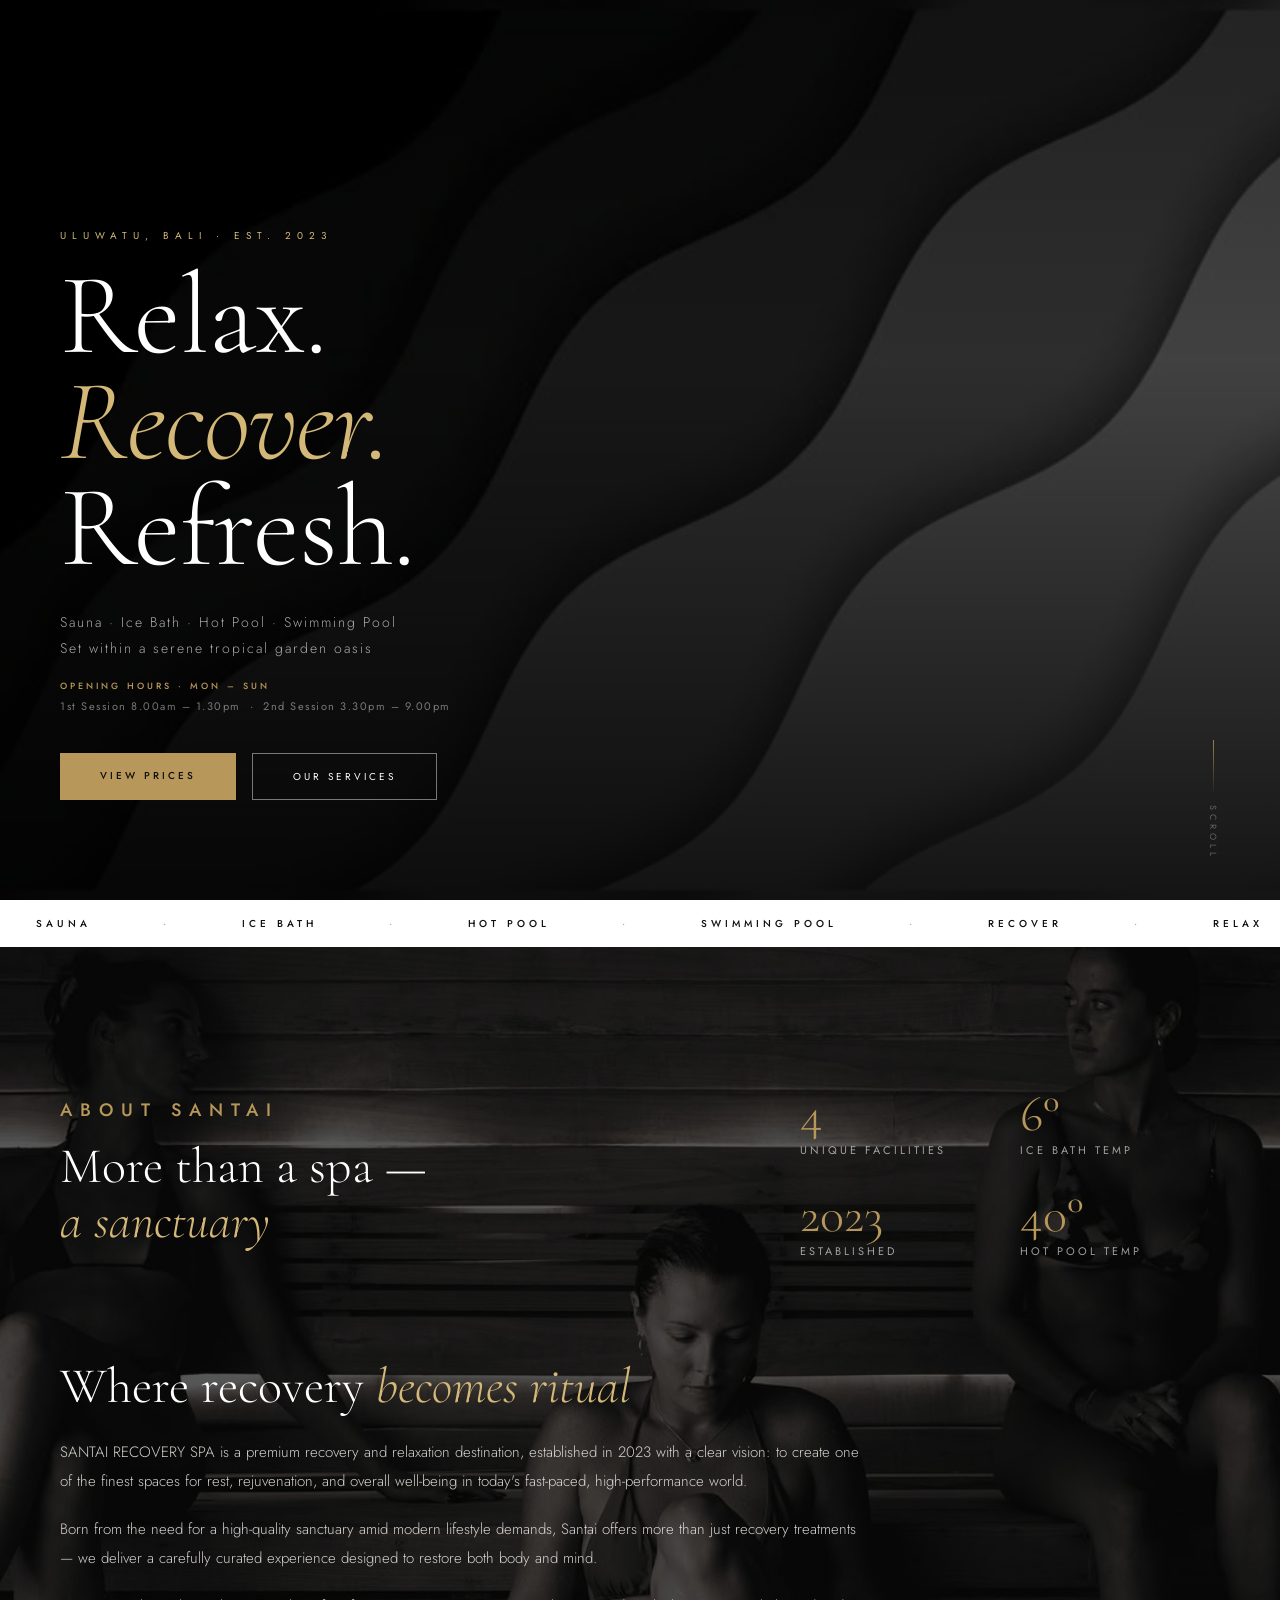
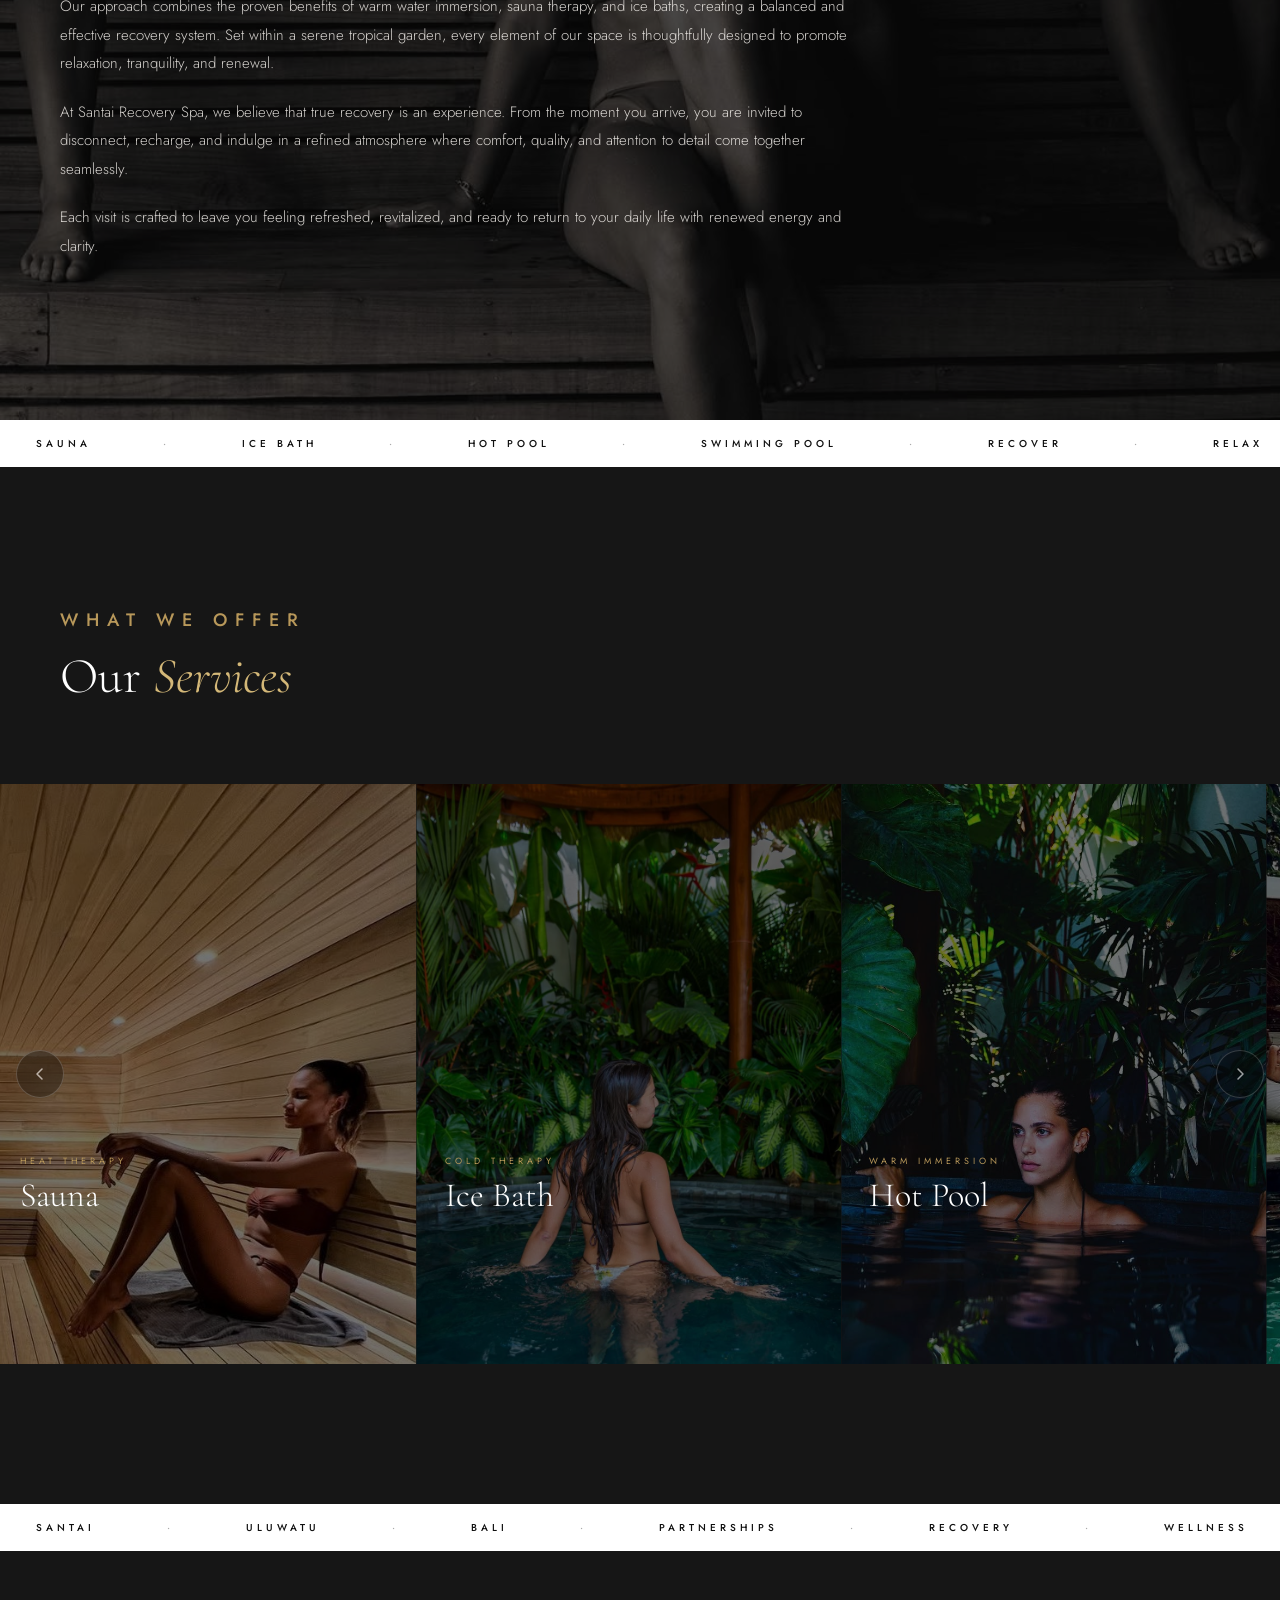
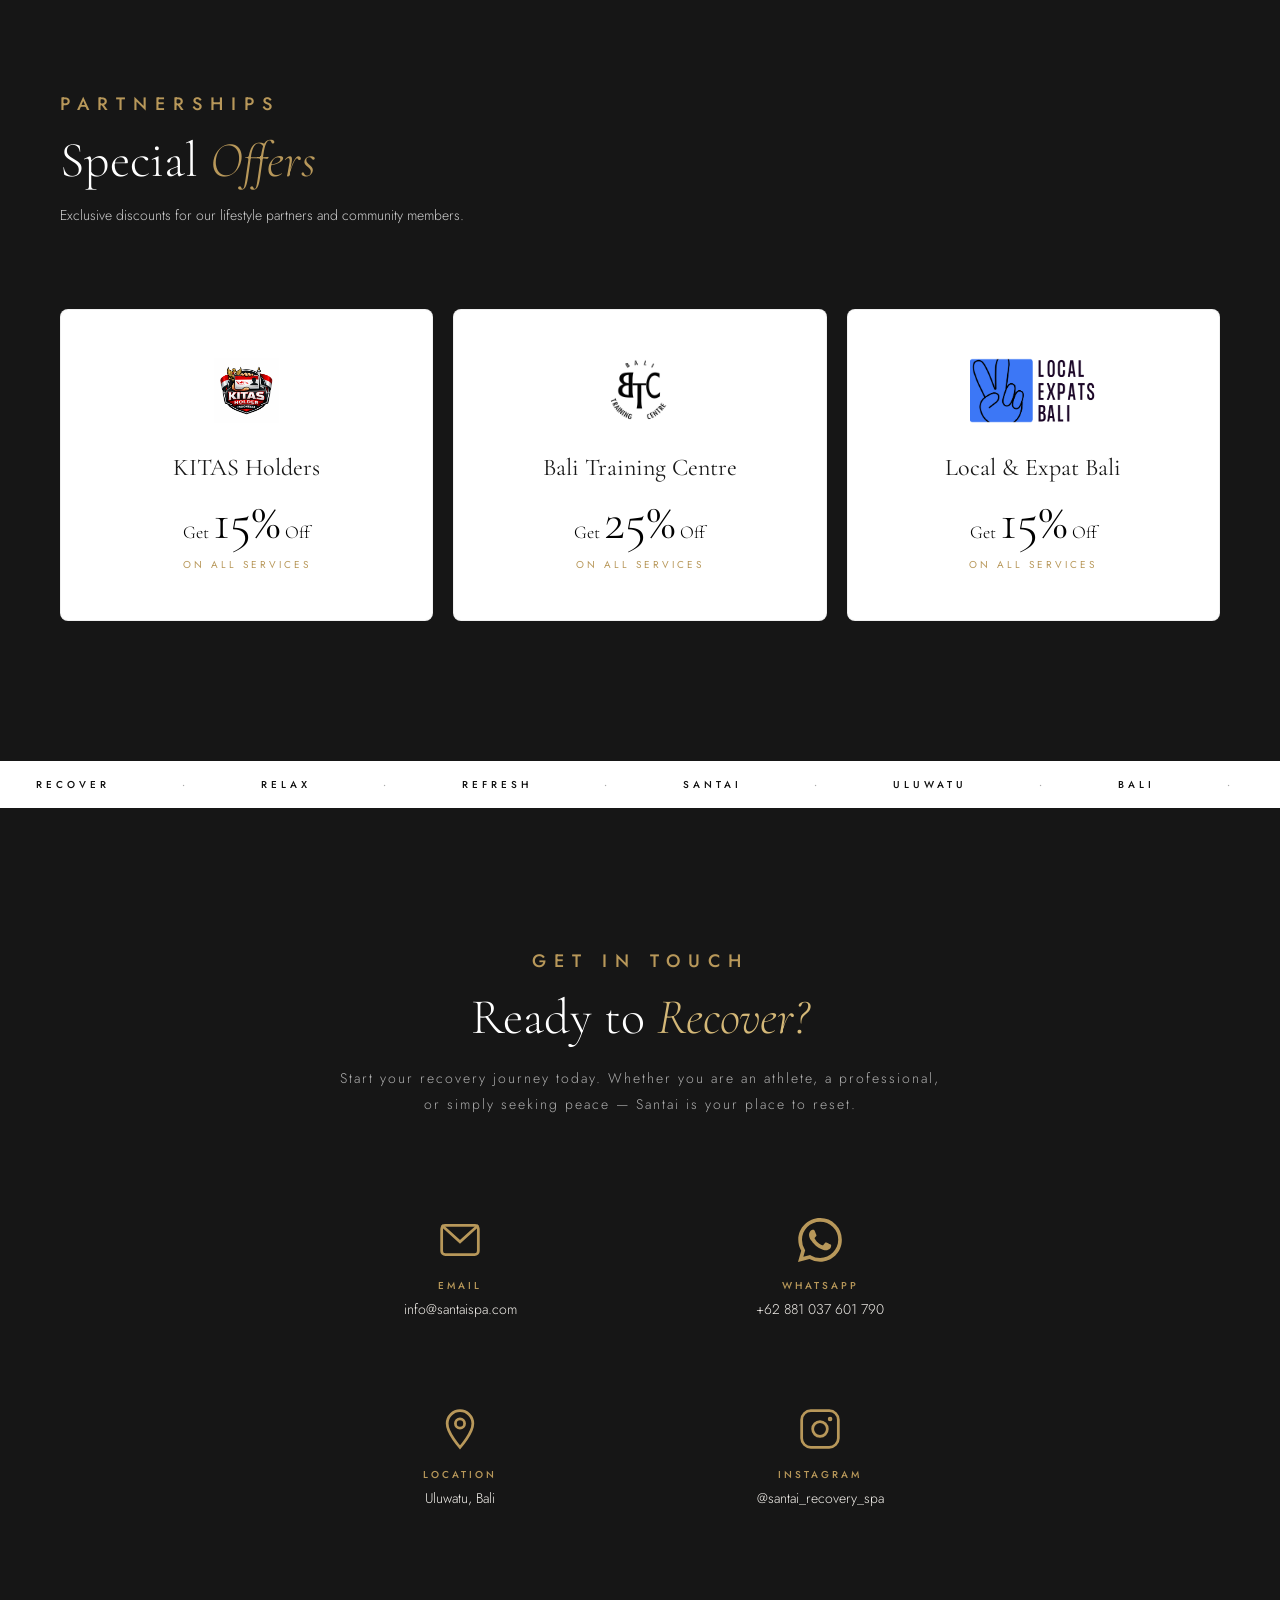
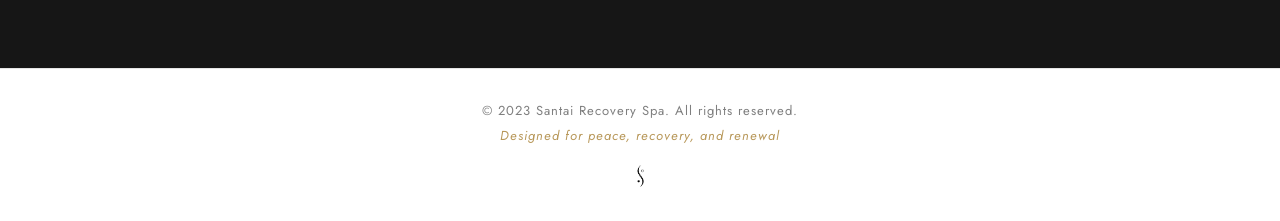
==== index.html @ 7a0dfbd6 "Add files via upload" ====
<!DOCTYPE html>
<html lang="en">
<head>
    <meta charset="UTF-8">
    <meta name="viewport" content="width=device-width, initial-scale=1.0, viewport-fit=cover">
    <title>Santai Recovery Spa | Uluwatu Bali</title>
    <meta name="description" content="Luxury recovery spa in Uluwatu, Bali. Sauna, ice bath, hot pool & swimming pool in a serene tropical garden.">
    <link rel="preconnect" href="https://fonts.googleapis.com">
    <link href="https://fonts.googleapis.com/css2?family=Cormorant+Garamond:ital,wght@0,300;0,400;0,600;1,300;1,400&family=Jost:wght@200;300;400;500&display=swap" rel="stylesheet">
    <link rel="stylesheet" href="assets/css/style-home.css">
</head>
<body>

<!-- Header -->
<header id="header">
    <!-- Logo kiri (default) -->
    <a href="#home" class="logo logo-left">
        <img src="assets/images/4 santai.png" alt="Santai Recovery Spa">
    </a>

    <!-- Nav kanan (about + services) -->
    <nav class="desktop-nav header-right" id="navRight">
        <ul>
            <li><a href="#services" class="nav-link-services">Services</a></li>
            <li><a href="pricelist.html" class="nav-link-pricelist">Price List</a></li>
            <li><a href="#about" class="nav-link-about">About</a></li>
        </ul>
        <a href="#contact" class="nav-cta nav-booknow">Book Now</a>
    </nav>

    <!-- Nav kiri (partnerships state) -->
    <nav class="desktop-nav header-left-nav" id="navLeft">
        <ul>
            <li><a href="#services">Services</a></li>
            <li><a href="pricelist.html">Price List</a></li>
            <li><a href="#about">About</a></li>
        </ul>
        <a href="#contact" class="nav-cta">Book Now</a>
    </nav>

    <!-- Logo kanan (partnerships state) -->
    <a href="#home" class="logo logo-right">
        <img src="assets/images/4 santai.png" alt="Santai Recovery Spa">
    </a>

    <button class="nav-toggle" id="navToggle">&#9776;</button>
</header>

<!-- Mobile Menu -->
<div class="mobile-menu" id="mobileMenu">
    <button class="close-btn" id="closeMenu">&times;</button>
    <a href="#home">Home</a>
    <a href="#services">Services</a>
    <a href="pricelist.html">Price List</a>
    <a href="#about">About</a>
    <a href="#contact" class="menu-book-btn">Book Now</a>
</div>

<!-- Hero -->
<section id="home" class="hero">
    <div class="hero-bg">
        <img src="assets/images/bg.jpg" alt="Santai Recovery Spa">
    </div>
    <div class="hero-content">
        <p class="hero-eyebrow">Uluwatu, Bali · Est. 2023</p>
        <h1>Relax.<br><em>Recover.</em><br>Refresh.</h1>
        <p class="hero-sub">Sauna · Ice Bath · Hot Pool · Swimming Pool<br>Set within a serene tropical garden oasis</p>
        <div class="hero-hours">
                <div class="hero-hours-text">
                <strong>Opening Hours · Mon – Sun</strong>
                1st Session 8.00am – 1.30pm &nbsp;·&nbsp; 2nd Session 3.30pm – 9.00pm
            </div>
        </div>
        <div class="hero-btns">
            <a href="pricelist.html" class="btn-primary">View Prices</a>
            <a href="#services" class="btn-outline-white">Our Services</a>
        </div>
    </div>
    <div class="hero-scroll">
        <div class="scroll-line"></div>
        <span>Scroll</span>
    </div>
</section>

<!-- Marquee -->
<div class="marquee-section">
    <div class="marquee-track">
        <span class="marquee-item">Sauna</span><span class="marquee-item marquee-dot">·</span>
        <span class="marquee-item">Ice Bath</span><span class="marquee-item marquee-dot">·</span>
        <span class="marquee-item">Hot Pool</span><span class="marquee-item marquee-dot">·</span>
        <span class="marquee-item">Swimming Pool</span><span class="marquee-item marquee-dot">·</span>
        <span class="marquee-item">Recover</span><span class="marquee-item marquee-dot">·</span>
        <span class="marquee-item">Relax</span><span class="marquee-item marquee-dot">·</span>
        <span class="marquee-item">Refresh</span><span class="marquee-item marquee-dot">·</span>
        <span class="marquee-item">Sauna</span><span class="marquee-item marquee-dot">·</span>
        <span class="marquee-item">Ice Bath</span><span class="marquee-item marquee-dot">·</span>
        <span class="marquee-item">Hot Pool</span><span class="marquee-item marquee-dot">·</span>
        <span class="marquee-item">Swimming Pool</span><span class="marquee-item marquee-dot">·</span>
        <span class="marquee-item">Recover</span><span class="marquee-item marquee-dot">·</span>
        <span class="marquee-item">Relax</span><span class="marquee-item marquee-dot">·</span>
        <span class="marquee-item">Refresh</span><span class="marquee-item marquee-dot">·</span>
    </div>
</div>

<!-- About -->
<section id="about" class="about-section">
    <div class="about-visual">
        <img class="about-img-bg" src="assets/images/sauna4.jpg" alt="Santai Recovery Spa">
    </div>

    <div class="about-inner">
        <div class="about-top-row">
            <div class="intro-heading">
                <p class="section-label-large">About Santai</p>
                <h2 class="about-title-large">More than a spa —<br><em>a sanctuary</em></h2>
            </div>
            
            <div class="intro-stats-wrapper">
                <div class="about-stats-clean">
                    <div class="stat-clean-item">
                        <div class="stat-clean-num">4</div>
                        <div class="stat-clean-label">Unique Facilities</div>
                    </div>
                    <div class="stat-clean-item">
                        <div class="stat-clean-num">6°</div>
                        <div class="stat-clean-label">Ice Bath Temp</div>
                    </div>
                    <div class="stat-clean-item">
                        <div class="stat-clean-num">2023</div>
                        <div class="stat-clean-label">Established</div>
                    </div>
                    <div class="stat-clean-item">
                        <div class="stat-clean-num">40°</div>
                        <div class="stat-clean-label">Hot Pool Temp</div>
                    </div>
                </div>
            </div>
        </div>

        <div class="about-bottom-row">
            <h3 class="about-lead">Where recovery <em>becomes ritual</em></h3>
            
            <div class="about-story-text">
                <p>SANTAI RECOVERY SPA is a premium recovery and relaxation destination, established in 2023 with a clear vision: to create one of the finest spaces for rest, rejuvenation, and overall well-being in today's fast-paced, high-performance world.</p>
                <p>Born from the need for a high-quality sanctuary amid modern lifestyle demands, Santai offers more than just recovery treatments — we deliver a carefully curated experience designed to restore both body and mind.</p>
                <p>Our approach combines the proven benefits of warm water immersion, sauna therapy, and ice baths, creating a balanced and effective recovery system. Set within a serene tropical garden, every element of our space is thoughtfully designed to promote relaxation, tranquility, and renewal.</p>
                <p>At Santai Recovery Spa, we believe that true recovery is an experience. From the moment you arrive, you are invited to disconnect, recharge, and indulge in a refined atmosphere where comfort, quality, and attention to detail come together seamlessly.</p>
                <p>Each visit is crafted to leave you feeling refreshed, revitalized, and ready to return to your daily life with renewed energy and clarity.</p>
            </div>
        </div>
    </div>
</section>

<div class="divider-marquee">
    <div class="marquee-track">
        <span class="marquee-item">Sauna</span><span class="marquee-item marquee-dot">·</span>
        <span class="marquee-item">Ice Bath</span><span class="marquee-item marquee-dot">·</span>
        <span class="marquee-item">Hot Pool</span><span class="marquee-item marquee-dot">·</span>
        <span class="marquee-item">Swimming Pool</span><span class="marquee-item marquee-dot">·</span>
        <span class="marquee-item">Recover</span><span class="marquee-item marquee-dot">·</span>
        <span class="marquee-item">Relax</span><span class="marquee-item marquee-dot">·</span>
        <span class="marquee-item">Refresh</span><span class="marquee-item marquee-dot">·</span>
        <span class="marquee-item">Sauna</span><span class="marquee-item marquee-dot">·</span>
        <span class="marquee-item">Ice Bath</span><span class="marquee-item marquee-dot">·</span>
        <span class="marquee-item">Hot Pool</span><span class="marquee-item marquee-dot">·</span>
        <span class="marquee-item">Swimming Pool</span><span class="marquee-item marquee-dot">·</span>
        <span class="marquee-item">Recover</span><span class="marquee-item marquee-dot">·</span>
        <span class="marquee-item">Relax</span><span class="marquee-item marquee-dot">·</span>
        <span class="marquee-item">Refresh</span><span class="marquee-item marquee-dot">·</span>
    </div>
</div>

<!-- Services -->
<section id="services" class="services-section">
    <div class="section-header">
        <div>
            <p class="section-label-dark">What We Offer</p>
            <h2 class="section-title">Our <em>Services</em></h2>
        </div>
    </div>
    <div class="slider-outer">
        <div class="slider-swipe-hint">
            <span class="hint-arrow">
                <svg width="14" height="14" viewBox="0 0 14 14" fill="none" xmlns="http://www.w3.org/2000/svg">
                    <path d="M9 2L4 7L9 12" stroke="white" stroke-width="1.5" stroke-linecap="round" stroke-linejoin="round"/>
                </svg>
            </span>
            <span class="hint-arrow">
                <svg width="14" height="14" viewBox="0 0 14 14" fill="none" xmlns="http://www.w3.org/2000/svg">
                    <path d="M5 2L10 7L5 12" stroke="white" stroke-width="1.5" stroke-linecap="round" stroke-linejoin="round"/>
                </svg>
            </span>
        </div>
        <div class="slider-wrapper" id="servicesSlider">
            <div class="slider-track">
                <div class="service-card">
                    <img src="assets/images/sauna12.jpg" alt="Sauna" loading="lazy">
                    <div class="service-card-content">
                        <p class="service-tag">Heat Therapy</p>
                        <h3 class="service-name">Sauna</h3>
                        <p class="service-desc">Deep relaxation and detoxification in our premium Finnish-style sauna with panoramic garden views.</p>
                        <a href="sauna.html" class="service-link">View Details</a>
                    </div>
                </div>
                <div class="service-card">
                    <img src="assets/images/ess1.jpg" alt="Ice Bath" loading="lazy">
                    <div class="service-card-content">
                        <p class="service-tag">Cold Therapy</p>
                        <h3 class="service-name">Ice Bath</h3>
                        <p class="service-desc">Invigorating 6°C cold plunge therapy to reduce inflammation, boost recovery, and energize body & mind.</p>
                        <a href="icebath.html" class="service-link">View Details</a>
                    </div>
                </div>
                <div class="service-card">
                    <img src="assets/images/panas1.jpg" alt="Hot Pool" loading="lazy">
                    <div class="service-card-content">
                        <p class="service-tag">Warm Immersion</p>
                        <h3 class="service-name">Hot Pool</h3>
                        <p class="service-desc">Soothing warmth, deep relaxation, and ultimate recovery in our therapeutic hot pool.</p>
                        <a href="hotpool.html" class="service-link">View Details</a>
                    </div>
                </div>
                <div class="service-card">
                    <img src="assets/images/kolam2.jpg" alt="Swimming Pool" loading="lazy">
                    <div class="service-card-content">
                        <p class="service-tag">Active Recovery</p>
                        <h3 class="service-name">Swimming Pool</h3>
                        <p class="service-desc">Perfect for mindful laps, peaceful floating, and refreshing active recovery sessions.</p>
                        <a href="swimingpool.html" class="service-link">View Details</a>
                    </div>
                </div>
            </div>
        </div>
    </div>
</section>

<div class="divider-marquee">
    <div class="marquee-track">
        <span class="marquee-item">Santai</span><span class="marquee-item marquee-dot">·</span>
        <span class="marquee-item">Uluwatu</span><span class="marquee-item marquee-dot">·</span>
        <span class="marquee-item">Bali</span><span class="marquee-item marquee-dot">·</span>
        <span class="marquee-item">Partnerships</span><span class="marquee-item marquee-dot">·</span>
        <span class="marquee-item">Recovery</span><span class="marquee-item marquee-dot">·</span>
        <span class="marquee-item">Wellness</span><span class="marquee-item marquee-dot">·</span>
        <span class="marquee-item">Santai</span><span class="marquee-item marquee-dot">·</span>
        <span class="marquee-item">Uluwatu</span><span class="marquee-item marquee-dot">·</span>
        <span class="marquee-item">Bali</span><span class="marquee-item marquee-dot">·</span>
        <span class="marquee-item">Partnerships</span><span class="marquee-item marquee-dot">·</span>
        <span class="marquee-item">Recovery</span><span class="marquee-item marquee-dot">·</span>
        <span class="marquee-item">Wellness</span><span class="marquee-item marquee-dot">·</span>
    </div>
</div>

<!-- Special Offers -->
<section id="partnerships" class="offers-section">
    <div class="offers-inner">
        <p class="section-label">Partnerships</p>
        <h2 class="section-title" style="color:#ffffff;">Special <em style="color:var(--gold);">Offers</em></h2>
        <p style="font-size:14px;font-weight:300;color:#cfcfcf;max-width:480px;margin-top:14px;line-height:1.9;">
            Exclusive discounts for our lifestyle partners and community members.
        </p>
        <div class="offers-grid">
            <div class="offer-card">
                <img src="assets/images/Logo pemegang KITAS Indonesia.png" class="offer-logo" alt="KITAS">
                <h3>KITAS Holders</h3>
                <div class="offer-discount"><span>Get </span>15%<span> Off</span></div>
                <p class="offer-label">On All Services</p>
            </div>
            <div class="offer-card">
                <img src="assets/images/btc.jpg" class="offer-logo" alt="Bali Training Centre">
                <h3>Bali Training Centre</h3>
                <div class="offer-discount"><span>Get </span>25%<span> Off</span></div>
                <p class="offer-label">On All Services</p>
            </div>
            <div class="offer-card">
                <img src="assets/images/LEB.png" class="offer-logo" alt="Local & Expat Bali">
                <h3>Local & Expat Bali</h3>
                <div class="offer-discount"><span>Get </span>15%<span> Off</span></div>
                <p class="offer-label">On All Services</p>
            </div>
        </div>
    </div>
</section>

<!-- Divider Marquee -->
<div class="divider-marquee">
    <div class="marquee-track">
        <span class="marquee-item">Recover</span><span class="marquee-item marquee-dot">·</span>
        <span class="marquee-item">Relax</span><span class="marquee-item marquee-dot">·</span>
        <span class="marquee-item">Refresh</span><span class="marquee-item marquee-dot">·</span>
        <span class="marquee-item">Santai</span><span class="marquee-item marquee-dot">·</span>
        <span class="marquee-item">Uluwatu</span><span class="marquee-item marquee-dot">·</span>
        <span class="marquee-item">Bali</span><span class="marquee-item marquee-dot">·</span>
        <span class="marquee-item">Recover</span><span class="marquee-item marquee-dot">·</span>
        <span class="marquee-item">Relax</span><span class="marquee-item marquee-dot">·</span>
        <span class="marquee-item">Refresh</span><span class="marquee-item marquee-dot">·</span>
        <span class="marquee-item">Santai</span><span class="marquee-item marquee-dot">·</span>
        <span class="marquee-item">Uluwatu</span><span class="marquee-item marquee-dot">·</span>
        <span class="marquee-item">Bali</span><span class="marquee-item marquee-dot">·</span>
    </div>
</div>

<!-- Contact -->
<section id="contact" class="contact-section">
    <div class="contact-inner">
        
        <div class="contact-header">
            <p class="section-label">Get In Touch</p>
            <h2 class="section-title">Ready to <em>Recover?</em></h2>
            <p class="contact-desc">
                Start your recovery journey today. Whether you are an athlete, a professional, or simply seeking peace — Santai is your place to reset.
            </p>
        </div>

        <div class="contact-grid-2x2">
    
    <!-- EMAIL -->
  <a href="mailto:info@santaispa.com" class="contact-item-box">
                <svg class="icon-svg-small" viewBox="0 0 24 24" fill="none" stroke="currentColor" stroke-width="1.5">
                    <rect x="2" y="4" width="20" height="16" rx="2"/>
                    <polyline points="2,4 12,13 22,4"/>
                </svg>
                <div class="contact-text-box">
                    <span class="contact-label-small">Email</span>
                    <span class="contact-value-small">info@santaispa.com</span>
                </div>
            </a>

    <!-- WHATSAPP -->
  <a href="https://wa.me/62881037601790" target="_blank" class="contact-item-box">
                <svg class="icon-svg-small official-wa" viewBox="0 0 24 24" fill="currentColor">
                    <path d="M17.472 14.382c-.297-.149-1.758-.867-2.03-.967-.273-.099-.471-.148-.67.15-.197.297-.767.966-.94 1.164-.173.199-.347.223-.644.075-.297-.15-1.255-.463-2.39-1.475-.883-.788-1.48-1.761-1.653-2.059-.173-.297-.018-.458.13-.606.134-.133.298-.347.446-.52.149-.174.198-.298.298-.497.099-.198.05-.371-.025-.52-.075-.149-.669-1.612-.916-2.207-.242-.579-.487-.5-.669-.51-.173-.008-.371-.01-.57-.01-.198 0-.52.074-.792.372-.272.297-1.04 1.016-1.04 2.479 0 1.462 1.065 2.875 1.213 3.074.149.198 2.096 3.2 5.077 4.487.709.306 1.262.489 1.694.625.712.227 1.36.195 1.871.118.571-.085 1.758-.719 2.006-1.413.248-.694.248-1.289.173-1.413-.074-.124-.272-.198-.57-.347m-5.421 7.403h-.004a9.87 9.87 0 01-5.031-1.378l-.361-.214-3.741.982.998-3.648-.235-.374a9.86 9.86 0 01-1.51-5.26c.001-5.45 4.436-9.884 9.888-9.884 2.64 0 5.122 1.03 6.988 2.898a9.825 9.825 0 012.893 6.994c-.001 5.45-4.436 9.884-9.885 9.884m8.413-18.297A11.815 11.815 0 0012.05 0C5.495 0 .16 5.332.157 11.887c0 2.1.547 4.142 1.588 5.945L0 24l6.268-1.643a11.813 11.813 0 005.748 1.501h.005c6.554 0 11.89-5.332 11.893-11.887a11.83 11.83 0 00-3.41-8.41"/>
                </svg>
                <div class="contact-text-box">
                    <span class="contact-label-small">WhatsApp</span>
                    <span class="contact-value-small">+62 881 037 601 790</span>
                </div>
            </a>
    <!-- MAPS -->
   <a href="#" target="_blank" class="contact-item-box">
                <svg class="icon-svg-small" viewBox="0 0 24 24" fill="none" stroke="currentColor" stroke-width="1.5">
                    <path d="M12 2C8.13 2 5 5.13 5 9c0 5.25 7 13 7 13s7-7.75 7-13c0-3.87-3.13-7-7-7z"/>
                    <circle cx="12" cy="9" r="2.5"/>
                </svg>
                <div class="contact-text-box">
                    <span class="contact-label-small">Location</span>
                    <span class="contact-value-small">Uluwatu, Bali</span>
                </div>
            </a>
    <!-- INSTAGRAM -->
  <a href="https://www.instagram.com/santai_recovery_spa/" target="_blank" class="contact-item-box">
                <svg class="icon-svg-small" viewBox="0 0 24 24" fill="none" stroke="currentColor" stroke-width="1.5">
                    <rect x="2" y="2" width="20" height="20" rx="5"/>
                    <circle cx="12" cy="12" r="4"/>
                    <circle cx="17.5" cy="6.5" r="0.5" fill="currentColor"/>
                </svg>
                <div class="contact-text-box">
                    <span class="contact-label-small">Instagram</span>
                    <span class="contact-value-small">@santai_recovery_spa</span>
                </div>
            </a>

        </div>
    </div>
</section>

<!-- Footer -->
<footer>
    <p>&copy; 2023 Santai Recovery Spa. All rights reserved.</p>
    <p>Designed for peace, recovery, and renewal</p>
    <div class="footer-logo">
        <img src="assets/images/4 santai.png" alt="Santai Recovery Spa">
    </div>
</footer>

    <script src="assets/js/home.js"></script>
    <script src="assets/js/tracker.js"></script>
</body>
</html>
---- assets/css/style-home.css ----
:root {
    --black: #0f0f0f;
    --dark: #161616;
    --mid: #1e1e1e;
    --white: #f4f1ec;
    --gray: #999;
    --light-gray: #e8e4de;
    --gold: #b8985a;
    --gold-light: #d4b878;
}

* { margin: 0; padding: 0; box-sizing: border-box; }
html { scroll-behavior: smooth; }
body {
    font-family: 'Jost', sans-serif;
    background: #ffffff;
    color: #1a1a1a;
    overflow-x: hidden;
}
a { text-decoration: none; color: inherit; }

/* ── HEADER ── */
header {
    position: fixed;
    top: 0; left: 0;
    width: 100%;
    z-index: 900;
    padding: 16px 48px;
    display: flex;
    justify-content: space-between;
    align-items: center;
    background: rgba(15,15,15,0.95);
    backdrop-filter: blur(20px);
    border-bottom: 1px solid rgba(184,152,90,0.2);
    transform: translateY(-100%);
    transition: transform 0.4s ease;
}
header.visible { transform: translateY(0); }

/* Logo kiri (default) */
.logo-left {
    display: flex;
    order: 0;
    transition: opacity 0.3s, transform 0.3s;
}
/* Logo kanan (partnerships) */
.logo-right {
    display: none;
    order: 3;
    margin-left: auto;
    transition: opacity 0.3s, transform 0.3s;
}

.logo img, .logo-left img, .logo-right img {
    height: 36px;
    width: auto;
    object-fit: contain;
    display: block;
    filter: brightness(0) invert(1);
}

/* Nav kanan (default) */
#navRight {
    display: flex;
    align-items: center;
    gap: 32px;
    margin-left: auto;
    order: 2;
    transition: opacity 0.3s;
}

/* Nav kiri (partnerships state) */
#navLeft {
    display: none;
    align-items: center;
    gap: 32px;
    order: 1;
    margin-right: auto;
    transition: opacity 0.3s;
}

/* about state: logo kiri, Services + Pricelist + About + Book Now di kanan */
header.state-about #navRight   { display: flex; }
header.state-about .logo-left  { display: flex; }

/* services state: logo kiri, Pricelist + About + Book Now di kanan — sembunyikan Services */
header.state-services .nav-link-services { display: none; }

/* partnerships state: logo kiri, nav kanan */
header.state-partnerships .logo-left  { display: flex; margin-left: 0; order: 0; }
header.state-partnerships .logo-right { display: none; }
header.state-partnerships #navRight   { display: flex; }
header.state-partnerships #navLeft    { display: none; }

/* contact state: sembunyikan Book Now */
header.state-contact .nav-booknow { display: none; }

.header-right {
    display: flex;
    align-items: center;
    gap: 32px;
    margin-left: auto;
}

nav ul { display: flex; gap: 32px; list-style: none; }
nav ul li a {
    font-size: 11px;
    text-transform: uppercase;
    letter-spacing: 3px;
    font-weight: 400;
    color: rgba(244,241,236,0.7);
    transition: color 0.3s;
}
nav ul li a:hover { color: var(--gold); }

.nav-cta {
    padding: 9px 24px;
    border: 1px solid var(--gold);
    color: var(--gold);
    font-size: 10px;
    letter-spacing: 3px;
    text-transform: uppercase;
    font-family: 'Jost', sans-serif;
    font-weight: 400;
    transition: all 0.3s;
    white-space: nowrap;
}
.nav-cta:hover { background: var(--gold); color: var(--black); }

.nav-toggle {
    display: none;
    font-size: 20px;
    cursor: pointer;
    color: #f4f1ec;
    background: none;
    border: none;
    padding: 4px 8px;
    line-height: 1;
}

/* ── MOBILE MENU ── */
.mobile-menu {
    position: fixed;
    top: 0; right: 0;
    width: 280px;
    height: 100%;
    background: rgba(15,15,15,0.98);
    backdrop-filter: blur(24px);
    z-index: 1050;
    display: flex;
    flex-direction: column;
    justify-content: center;
    align-items: flex-start;
    gap: 8px;
    padding: 80px 48px;
    border-left: 1px solid rgba(184,152,90,0.15);
    transform: translateX(100%);
    transition: transform 0.4s cubic-bezier(0.4,0,0.2,1);
}
.mobile-menu.active { transform: translateX(0); }
.mobile-menu a {
    font-size: 13px;
    font-family: 'Jost', sans-serif;
    font-weight: 300;
    letter-spacing: 4px;
    text-transform: uppercase;
    color: rgba(244,241,236,0.65);
    padding: 10px 0;
    border-bottom: 1px solid transparent;
    transition: all 0.3s;
    width: 100%;
}
.mobile-menu a:hover { color: var(--gold); border-bottom-color: rgba(184,152,90,0.2); }
.mobile-menu .menu-book-btn {
    margin-top: 28px;
    padding: 12px 0;
    border: 1px solid var(--gold);
    color: var(--gold);
    font-size: 10px;
    letter-spacing: 3px;
    text-align: center;
    width: 100%;
    transition: all 0.3s;
}
.mobile-menu .menu-book-btn:hover { background: var(--gold); color: var(--black); border-bottom-color: transparent; }
.close-btn {
    position: absolute;
    top: 20px; right: 24px;
    font-size: 26px;
    color: rgba(244,241,236,0.5);
    cursor: pointer;
    background: none;
    border: none;
    transition: color 0.3s;
    line-height: 1;
}
.close-btn:hover { color: var(--gold); }

/* ── HERO ── */
.hero {
    position: relative;
    height: 100vh;
    min-height: 700px;
    display: flex;
    flex-direction: column;
    justify-content: flex-end;
    align-items: flex-start;
    padding: 0 60px 100px;
    overflow: hidden;
}
.hero-bg {
    position: absolute;
    inset: 0;
    z-index: 0;
}
.hero-bg img {
    width: 100%;
    height: 100%;
    object-fit: cover;
    object-position: center;
    filter: brightness(0.45);
}
.hero-bg::after {
    content: '';
    position: absolute;
    inset: 0;
    background: linear-gradient(to top, rgba(0,0,0,0.75) 0%, rgba(0,0,0,0.1) 60%, rgba(0,0,0,0.3) 100%);
}
.hero-content {
    position: relative;
    z-index: 1;
}
.hero-eyebrow {
    font-size: 10px;
    letter-spacing: 6px;
    text-transform: uppercase;
    color: var(--gold-light);
    margin-bottom: 20px;
    opacity: 0;
    animation: fadeUp 1s 0.3s forwards;
}
.hero h1 {
    font-family: 'Cormorant Garamond', serif;
    font-size: clamp(60px, 9vw, 120px);
    font-weight: 300;
    line-height: 0.92;
    letter-spacing: -1px;
    color: #ffffff;
    margin-bottom: 28px;
    opacity: 0;
    animation: fadeUp 1s 0.6s forwards;
}
.hero h1 em { font-style: italic; color: var(--gold-light); }
.hero-sub {
    font-size: 14px;
    font-weight: 300;
    letter-spacing: 2px;
    max-width: 420px;
    line-height: 1.9;
    color: rgba(255,255,255,0.65);
    margin-bottom: 16px;
    opacity: 0;
    animation: fadeUp 1s 0.9s forwards;
}
.hero-hours {
    display: flex;
    align-items: center;
    gap: 10px;
    margin-bottom: 36px;
    opacity: 0;
    animation: fadeUp 1s 1.05s forwards;
}
.hero-hours-icon { font-size: 13px; color: var(--gold); flex-shrink: 0; line-height: 1; }
.hero-hours-text { font-size: 11px; letter-spacing: 1.5px; color: rgba(255,255,255,0.45); line-height: 1.8; }
.hero-hours-text strong {
    display: block;
    font-size: 9px;
    letter-spacing: 3px;
    text-transform: uppercase;
    color: var(--gold);
    font-weight: 500;
    margin-bottom: 3px;
}
.hero-btns {
    display: flex;
    gap: 16px;
    flex-wrap: wrap;
    opacity: 0;
    animation: fadeUp 1s 1.2s forwards;
}
.btn-primary {
    padding: 15px 40px;
    background: var(--gold);
    color: #0f0f0f;
    font-size: 10px;
    letter-spacing: 3px;
    text-transform: uppercase;
    font-family: 'Jost', sans-serif;
    font-weight: 500;
    transition: all 0.3s;
    display: inline-block;
}
.btn-primary:hover { background: var(--gold-light); }
.btn-outline-white {
    padding: 15px 40px;
    border: 1px solid rgba(255,255,255,0.45);
    color: #ffffff;
    font-size: 10px;
    letter-spacing: 3px;
    text-transform: uppercase;
    font-family: 'Jost', sans-serif;
    font-weight: 400;
    transition: all 0.3s;
    display: inline-block;
}
.btn-outline-white:hover { border-color: var(--gold); color: var(--gold); }

.hero-scroll {
    position: absolute;
    bottom: 40px; right: 60px;
    z-index: 1;
    display: flex;
    flex-direction: column;
    align-items: center;
    gap: 10px;
    opacity: 0;
    animation: fadeIn 1s 2s forwards;
}
.hero-scroll span {
    font-size: 9px;
    letter-spacing: 4px;
    text-transform: uppercase;
    color: rgba(255,255,255,0.4);
    writing-mode: vertical-rl;
}
.scroll-line {
    width: 1px;
    height: 55px;
    background: linear-gradient(to bottom, var(--gold), transparent);
    animation: scrollPulse 2s ease-in-out infinite;
}

@keyframes scrollPulse { 0%,100%{transform:scaleY(1);opacity:1} 50%{transform:scaleY(0.4);opacity:0.3} }
@keyframes fadeUp { from{opacity:0;transform:translateY(28px)} to{opacity:1;transform:translateY(0)} }
@keyframes fadeIn { from{opacity:0} to{opacity:0.8} }

/* ── MARQUEE / DIVIDER ── */
.marquee-section,
.divider-marquee {
    background: #ffffff;
    padding: 0;
    overflow: hidden;
}
.marquee-section .marquee-track,
.divider-marquee .marquee-track {
    display: flex;
    animation: marquee 26s linear infinite;
    white-space: nowrap;
    padding: 16px 0;
}
.marquee-section .marquee-item,
.divider-marquee .marquee-item {
    font-size: 10px;
    letter-spacing: 4px;
    text-transform: uppercase;
    color: #0f0f0f;
    font-weight: 500;
    padding: 0 36px;
}
.marquee-section .marquee-dot,
.divider-marquee .marquee-dot { opacity: 0.35; }
@keyframes marquee { from{transform:translateX(0)} to{transform:translateX(-50%)} }

/* ── ABOUT SECTION ── */
.about-section {
    background: #000;
    position: relative;
    overflow: hidden;
    padding: 140px 0;
}

.about-visual {
    position: absolute;
    inset: 0;
    width: 100%;
    height: 100%;
    z-index: 1;
}

.about-img-bg {
    width: 100%;
    height: 100%;
    object-fit: cover;
    object-position: center;
    filter: brightness(0.35); 
}

.about-inner {
    position: relative;
    z-index: 2;
    max-width: 1300px;
    margin: 0 auto;
    padding: 0 60px;
    display: flex;
    flex-direction: column;
}

.about-top-row {
    display: flex;
    justify-content: space-between;
    align-items: center;
    gap: 40px;
    margin-bottom: 100px;
}

.intro-heading {
    flex: 1;
}

.about-lead {
    margin-bottom: 24px;
}

.intro-stats-wrapper {
    flex: 0 0 420px;
}

.about-stats-clean {
    display: grid;
    grid-template-columns: repeat(2, 1fr);
    gap: 30px 20px;
}

.stat-clean-item {
    display: flex;
    flex-direction: column;
}

.stat-clean-label {
    font-size: 11px;
    letter-spacing: 3px;
    text-transform: uppercase;
    color: rgba(255, 255, 255, 0.6);
}

.about-bottom-row {
    max-width: 800px;
}

.about-story-text p {
    font-size: 15px; 
    line-height: 1.9;
    color: rgba(244, 241, 236, 0.85); 
    margin-bottom: 20px;
    font-weight: 300;
}

/* ── SECTION LABELS & TITLES ── */
.section-label-large,
.section-label-dark, 
.contact-section .section-label,
.offers-section .section-label { 
    font-size: 18px; 
    letter-spacing: 8px; 
    text-transform: uppercase; 
    color: var(--gold); 
    margin-bottom: 16px; 
    font-weight: 500;
}

.about-title-large, 
.about-lead, 
.section-title, 
.contact-section .section-title,
.offers-section .section-title { 
    font-family: 'Cormorant Garamond', serif; 
    font-size: clamp(34px, 4vw, 50px); 
    font-weight: 300; 
    line-height: 1.1; 
    color: #ffffff; 
}

.stat-clean-num {
    font-family: 'Cormorant Garamond', serif;
    font-size: clamp(34px, 4vw, 50px);
    font-weight: 300;
    line-height: 1.1;
    color: var(--gold);
}

.about-title-large em, 
.about-lead em,
.section-title em,
.contact-section .section-title em,
.offers-section .section-title em {
    font-style: italic; 
    color: var(--gold-light);
}

.contact-desc {
    font-size: 14px;
    font-weight: 300;
    letter-spacing: 2px;
    line-height: 1.9;
    color: rgba(255,255,255,0.65);
    margin-top: 20px;
    max-width: 600px;
    margin-left: auto;
    margin-right: auto;
}

.offers-desc {
    font-size: 14px;
    font-weight: 300;
    letter-spacing: 2px;
    line-height: 1.9;
    color: rgba(255,255,255,0.65);
    margin-top: 20px;
    max-width: 600px;
}

/* ── SERVICES ── */
.services-section { background: var(--dark); padding: 140px 0; }
.section-header {
    padding: 0 60px;
    display: flex;
    justify-content: space-between;
    align-items: flex-end;
    margin-bottom: 80px;
    max-width: 1300px;
    margin-left: auto;
    margin-right: auto;
}
.btn-outline-dark {
    padding: 12px 28px;
    border: 1px solid rgba(244,241,236,0.25);
    color: #f4f1ec;
    font-size: 10px;
    letter-spacing: 3px;
    text-transform: uppercase;
    font-family: 'Jost', sans-serif;
    font-weight: 400;
    transition: all 0.3s;
    display: inline-block;
    flex-shrink: 0;
}
.btn-outline-dark:hover { border-color: var(--gold); color: var(--gold); }

/* ── SLIDER INFINITE + DRAG + INDICATION ── */
.slider-outer {
    position: relative;
}

.slider-wrapper {
    overflow: hidden;
    width: 100%;
    cursor: grab;
    user-select: none;
}
.slider-wrapper:active {
    cursor: grabbing;
}

.slider-track {
    display: flex;
    width: max-content;
    transition: transform 0.4s cubic-bezier(0.2, 0.9, 0.4, 1.1);
    will-change: transform;
}

.service-card {
    flex: 0 0 calc(33.333vw - 2px);
    height: 580px;
    overflow: hidden;
    cursor: pointer;
    position: relative;
}
.service-card img { width: 100%; height: 100%; object-fit: cover; filter: brightness(0.45); transition: transform 0.8s ease, filter 0.5s ease; }
.service-card:hover img { transform: scale(1.07); filter: brightness(0.3); }
.service-card-content { position: absolute; inset: 0; display: flex; flex-direction: column; justify-content: flex-end; padding: 36px 28px; }
.service-tag { font-size: 9px; letter-spacing: 4px; text-transform: uppercase; color: var(--gold); margin-bottom: 10px; }
.service-name { font-family: 'Cormorant Garamond', serif; font-size: 34px; font-weight: 300; color: #ffffff; margin-bottom: 12px; line-height: 1.1; }
.service-desc { font-size: 13px; font-weight: 300; line-height: 1.7; color: rgba(255,255,255,0.6); max-width: 240px; margin-bottom: 20px; opacity: 0; transform: translateY(10px); transition: all 0.4s ease; }
.service-card:hover .service-desc { opacity: 1; transform: translateY(0); }
.service-link { font-size: 10px; letter-spacing: 3px; text-transform: uppercase; color: var(--gold); display: flex; align-items: center; gap: 10px; opacity: 0; transform: translateY(10px); transition: all 0.4s 0.08s ease; }
.service-card:hover .service-link { opacity: 1; transform: translateY(0); }
.service-link::after { content: '→'; transition: transform 0.3s; }
.service-link:hover::after { transform: translateX(5px); }

/* Swipe hint arrows - always visible with soft pulse */
.slider-swipe-hint {
    position: absolute;
    top: 50%;
    left: 0;
    right: 0;
    transform: translateY(-50%);
    display: flex;
    justify-content: space-between;
    align-items: center;
    pointer-events: none;
    z-index: 10;
    padding: 0 16px;
}
.hint-arrow {
    width: 48px;
    height: 48px;
    border-radius: 50%;
    background: rgba(0,0,0,0.5);
    backdrop-filter: blur(8px);
    border: 1px solid rgba(255,255,255,0.3);
    display: flex;
    align-items: center;
    justify-content: center;
    opacity: 0.6;
    transition: opacity 0.3s;
    animation: softPulse 2s infinite;
}
.hint-arrow-right {
    animation-delay: 0.3s;
}
@keyframes softPulse {
    0% { opacity: 0.3; transform: scale(0.95); }
    50% { opacity: 0.8; transform: scale(1.05); }
    100% { opacity: 0.3; transform: scale(0.95); }
}

/* ── OFFERS ── */
.offers-section { background: #161616; padding: 140px 0; }
.offers-inner { max-width: 1300px; margin: 0 auto; padding: 0 60px; text-align: left; }
.offers-grid {
    display: grid;
    grid-template-columns: repeat(3, 1fr);
    gap: 20px;
    margin-top: 80px;
}
.offer-card {
    background: #ffffff;
    padding: 48px 32px;
    text-align: center;
    border: 1px solid rgba(0,0,0,0.06);
    transition: all 0.4s;
    position: relative;
    overflow: hidden;
    border-radius: 8px;
    box-sizing: border-box;
}
.offer-card::before { content: ''; position: absolute; top: 0; left: 0; right: 0; height: 2px; background: var(--gold); transform: scaleX(0); transition: transform 0.4s; }
.offer-card:hover::before { transform: scaleX(1); }
.offer-card:hover { box-shadow: 0 12px 50px rgba(0,0,0,0.07); }
.offer-logo { height: 65px; object-fit: contain; margin-bottom: 24px; }
.offer-card h3 { font-family: 'Cormorant Garamond', serif; font-size: 24px; font-weight: 400; color: #1a1a1a; margin-bottom: 14px; }
.offer-discount { font-family: 'Cormorant Garamond', serif; font-size: 52px; font-weight: 300; color: black; line-height: 1; }
.offer-discount span { font-size: 18px; }
.offer-label { font-size: 10px; letter-spacing: 3px; text-transform: uppercase; color: var(--gold); margin-top: 9px; }

/* ── CONTACT ── */
.contact-section { background: var(--dark); padding: 140px 0; }
.contact-inner { max-width: 800px; margin: 0 auto; padding: 0 60px; display: flex; flex-direction: column; align-items: center; text-align: center; }
.contact-header { margin-bottom: 80px; }
.contact-grid-2x2 { display: grid; grid-template-columns: repeat(2, 1fr); gap: 48px 40px; width: 100%; }
.contact-item-box { display: flex; flex-direction: column; align-items: center; padding: 20px 10px; background: transparent; border: none; transition: transform 0.3s ease; text-decoration: none; }
.contact-item-box:hover { transform: translateY(-5px); }
.icon-svg-small { width: 44px; height: 44px; margin-bottom: 16px; color: var(--gold); transition: all 0.3s ease; }
.contact-item-box:hover .icon-svg-small { color: var(--gold-light); transform: scale(1.05); }
.icon-svg-small.official-wa { fill: var(--gold); color: var(--gold); }
.contact-item-box:hover .icon-svg-small.official-wa { fill: var(--gold-light); }
.contact-text-box { display: flex; flex-direction: column; gap: 6px; }
.contact-label-small { font-size: 10px; letter-spacing: 3px; text-transform: uppercase; color: var(--gold); font-weight: 500; }
.contact-value-small { font-size: 14px; color: #f4f1ec; font-weight: 300; word-break: break-word; }

/* ── FOOTER ── */
footer { background: #ffffff; border-top: 1px solid rgba(0,0,0,0.1); padding: 32px 20px; display: flex; flex-direction: column; align-items: center; text-align: center; gap: 6px; }
footer p { font-size: 13px; color: rgba(0,0,0,0.5); letter-spacing: 1px; }
footer p:last-of-type { font-style: italic; color: var(--gold); }
.footer-logo { display: flex; justify-content: center; margin-top: 12px; }
.footer-logo img { height: 26px; filter: brightness(0); }

/* ── RESPONSIVE ── */
@media (max-width: 1100px) {
    .service-card { flex: 0 0 50vw; height: 520px; }
    .offers-grid  { grid-template-columns: repeat(3, 1fr); gap: 14px; }
}

@media (max-width: 900px) {
    header { padding: 14px 24px; }
    
    /* 🔥 JURUS PAKSAAN ABSOLUT HEADER 🔥 */
    header nav, 
    header .desktop-nav, 
    header #navRight, 
    header #navLeft,
    header .header-right,
    header .logo-right {
        display: none !important;
    }
    header button.nav-toggle, 
    header #navToggle {
        display: block !important;
    }
    header .logo-left {
        display: flex !important;
        margin-left: 0 !important;
        order: 0 !important;
    }

    .hero { padding: 0 20px 80px; min-height: 100svh; }
    .hero h1 { font-size: clamp(44px, 13vw, 72px); }
    .hero-sub { font-size: 13px; letter-spacing: 1.5px; }
    
    /* 🔥 MENGATUR TOMBOL AGAR TETAP KECIL BERDAMPINGAN DI HP 🔥 */
    .hero-btns { flex-direction: row; flex-wrap: wrap; gap: 12px; }
    .btn-primary, .btn-outline-white { padding: 14px 32px; font-size: 10px; }

    .hero-scroll { right: 20px; bottom: 28px; }
    .about-section { padding: 80px 0; }
    .about-inner   { padding: 0 24px; }
    .about-top-row { flex-direction: column; align-items: flex-start; gap: 40px; margin-bottom: 60px; }
    .intro-stats-wrapper { flex: none; width: 100%; }
    .about-stats-clean   { grid-template-columns: 1fr 1fr; gap: 28px 16px; }
    .stat-clean-label    { font-size: 10px; }
    .about-story-text p  { font-size: 13px; }
    .about-title-large,
    .about-lead,
    .stat-clean-num,
    .section-title,
    .contact-section .section-title,
    .offers-section .section-title { font-size: clamp(28px, 7vw, 40px); }
    .section-label-large,
    .section-label-dark,
    .contact-section .section-label,
    .offers-section .section-label { font-size: 13px; letter-spacing: 5px; }
    .contact-desc,
    .offers-desc { font-size: 12px; letter-spacing: 1px; }
    .services-section { padding: 80px 0; }
    .section-header   { padding: 0 20px; flex-direction: column; align-items: flex-start; gap: 16px; margin-bottom: 40px; }
    .service-card     { flex: 0 0 100vw; height: 440px; }
    .offers-section { padding: 80px 0; }
    .offers-inner   { padding: 0 24px; }
    .offers-grid    { margin-top: 48px; grid-template-columns: repeat(3, 1fr); gap: 12px; }
    .offer-card     { padding: 28px 14px; }
    .contact-section { padding: 80px 0; }
    .contact-inner   { padding: 0 24px; }
    .contact-header  { margin-bottom: 48px; }
    .contact-grid-2x2 { gap: 24px 20px; }
    .contact-item-box { padding: 14px 8px; }
    .icon-svg-small   { width: 36px; height: 36px; margin-bottom: 10px; }
    .contact-value-small { font-size: 12px; }
    /* Padding footer untuk mobile diubah agar tidak besar putihnya */
    footer { padding: 24px 20px; }
    .hint-arrow { width: 36px; height: 36px; }
}

@media (max-width: 480px) {
    .hero h1 { font-size: clamp(38px, 12vw, 58px); }
    .hero-hours-text { font-size: 10px; }
    .service-card { flex: 0 0 100vw; height: 380px; }
    .offers-grid  { grid-template-columns: repeat(3, 1fr); gap: 8px; }
    .offer-card   { padding: 20px 10px; border-radius: 6px; }
    .offer-logo   { height: 40px; margin-bottom: 14px; }
    .offer-card h3 { font-size: 16px; margin-bottom: 8px; }
    .offer-discount { font-size: 34px; }
    .offer-discount span { font-size: 13px; }
    .offer-label  { font-size: 8px; letter-spacing: 2px; }
    .contact-section  { padding: 70px 0; }
    .contact-grid-2x2 { gap: 16px 12px; }
    .contact-item-box { padding: 10px 4px; }
    .contact-label-small  { font-size: 9px; letter-spacing: 2px; }
    .contact-value-small  { font-size: 11px; }
    .icon-svg-small       { width: 30px; height: 30px; margin-bottom: 8px; }
    .about-title-large,
    .about-lead,
    .stat-clean-num,
    .section-title { font-size: clamp(26px, 9vw, 36px); }
    .section-label-large,
    .section-label-dark,
    .contact-section .section-label,
    .offers-section .section-label { font-size: 11px; letter-spacing: 4px; }
    .hint-arrow { width: 28px; height: 28px; }
}
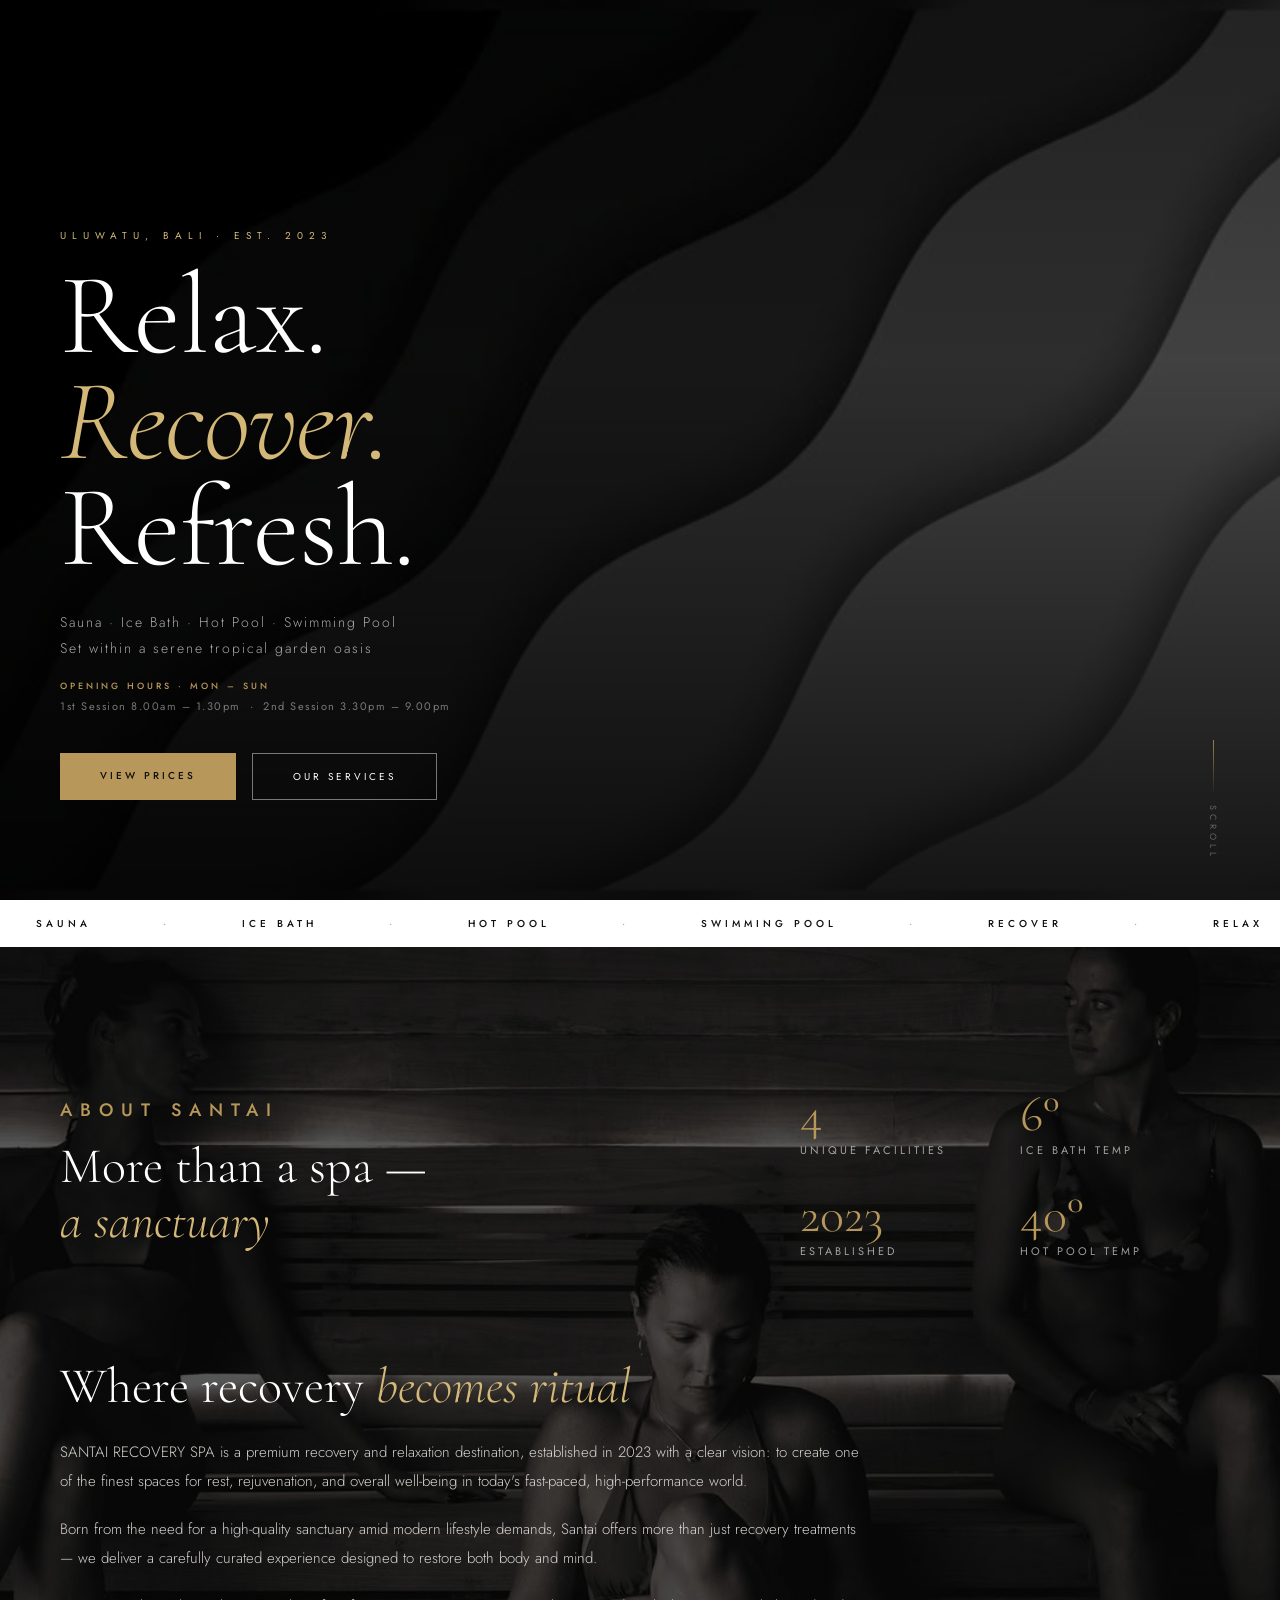
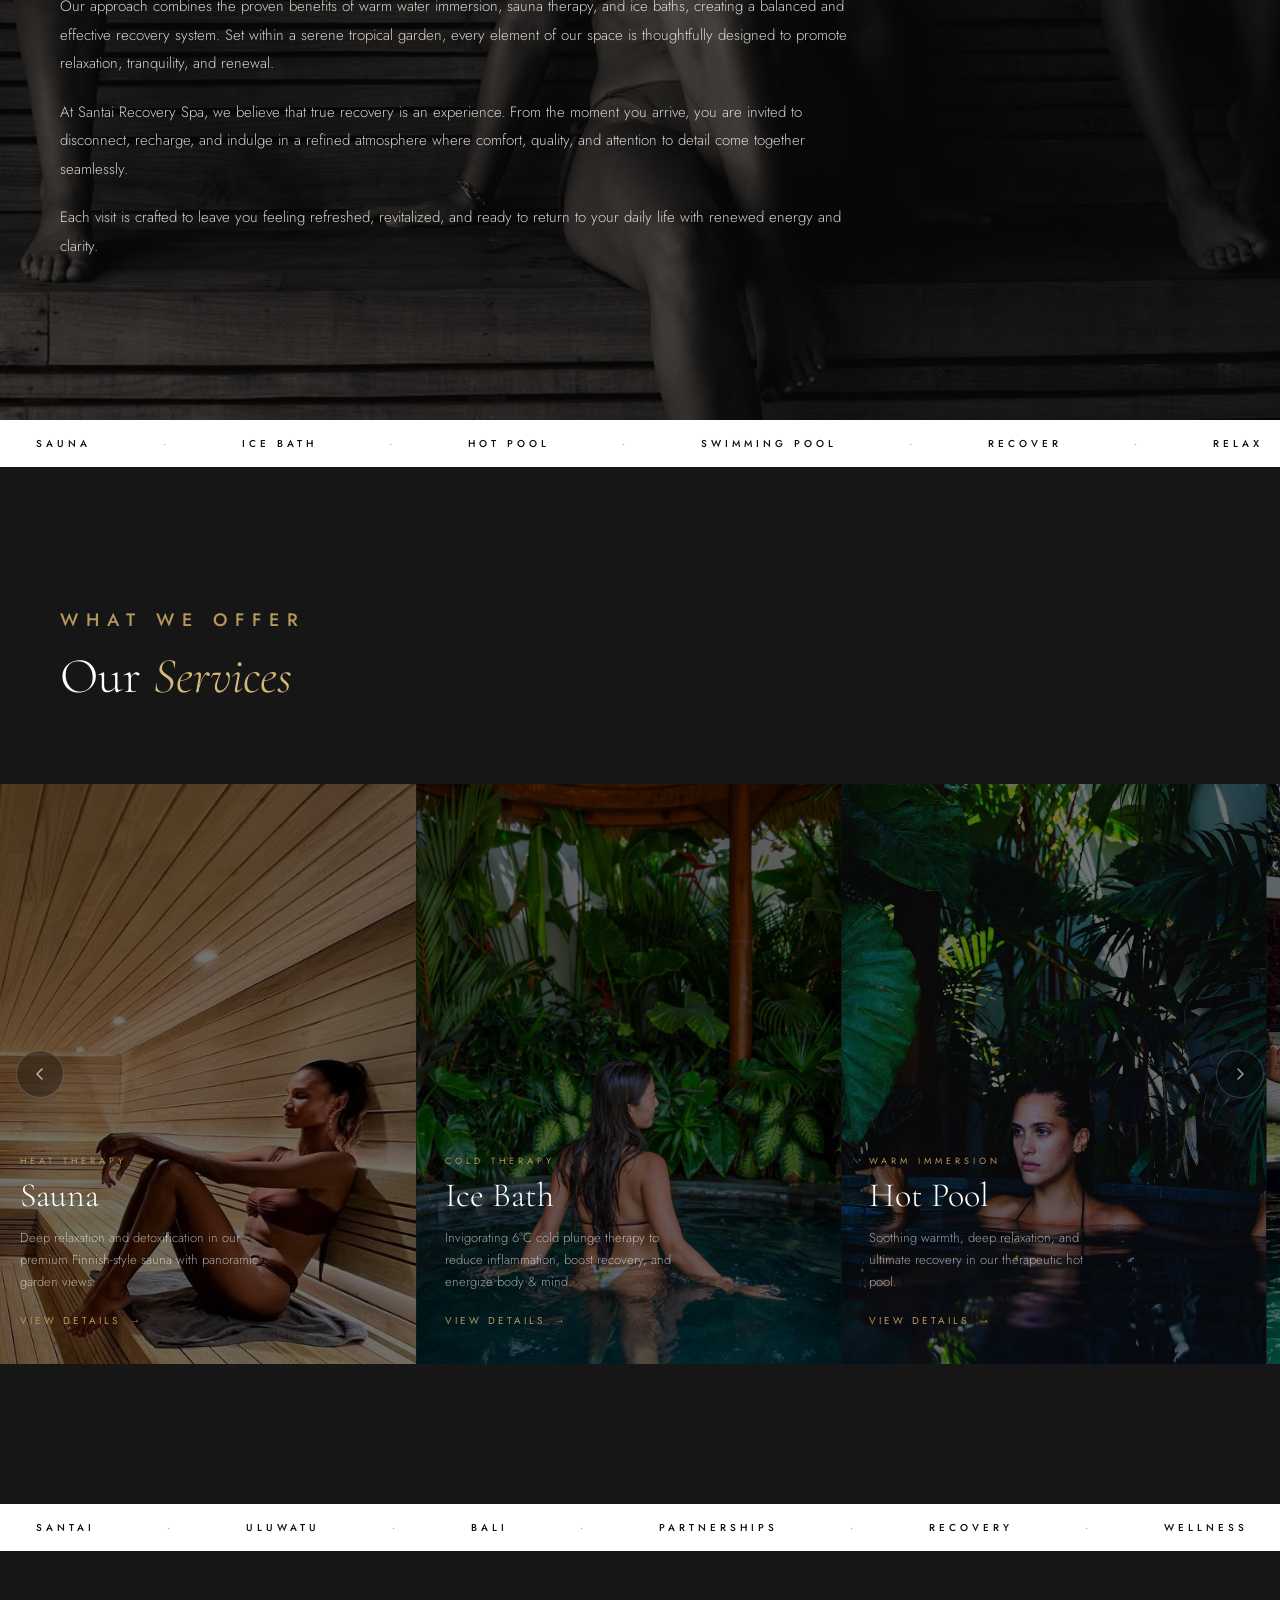
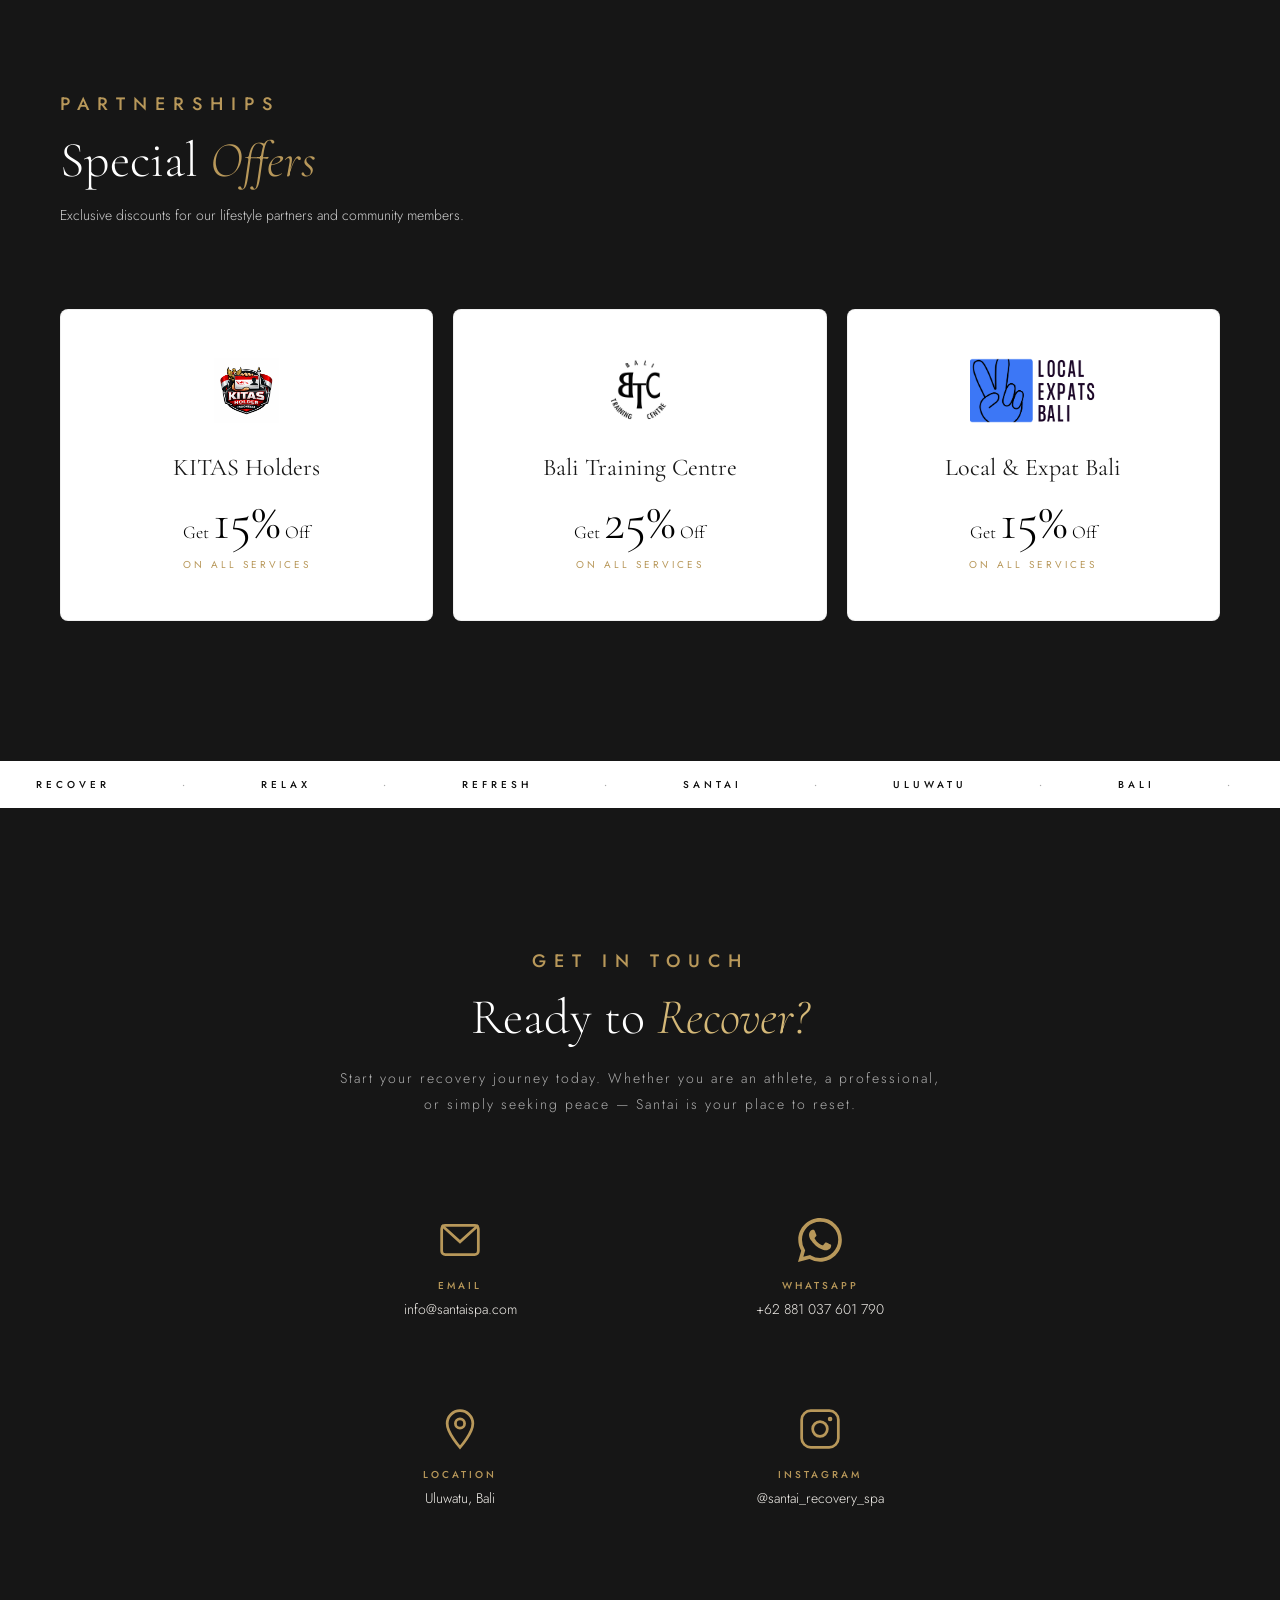
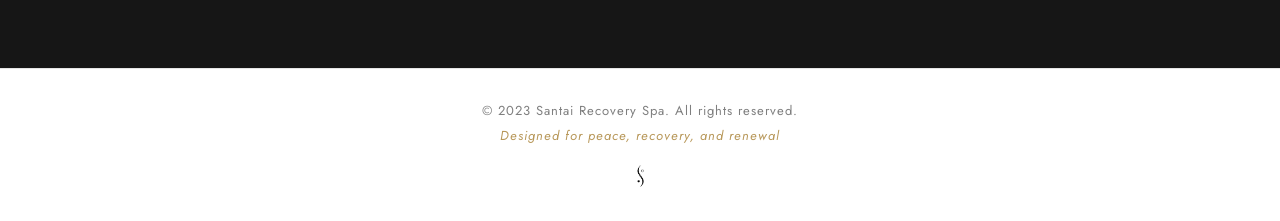
==== commit 893160ea: "Add files via upload" ====
--- a/index.html
+++ b/index.html
@@ -193,42 +193,42 @@
         </div>
         <div class="slider-wrapper" id="servicesSlider">
             <div class="slider-track">
-                <div class="service-card">
+                <a href="sauna.html" class="service-card">
                     <img src="assets/images/sauna12.jpg" alt="Sauna" loading="lazy">
                     <div class="service-card-content">
                         <p class="service-tag">Heat Therapy</p>
                         <h3 class="service-name">Sauna</h3>
                         <p class="service-desc">Deep relaxation and detoxification in our premium Finnish-style sauna with panoramic garden views.</p>
-                        <a href="sauna.html" class="service-link">View Details</a>
-                    </div>
-                </div>
-                <div class="service-card">
+                        <span class="service-link">View Details</span>
+                    </div>
+                </a>
+                <a href="icebath.html" class="service-card">
                     <img src="assets/images/ess1.jpg" alt="Ice Bath" loading="lazy">
                     <div class="service-card-content">
                         <p class="service-tag">Cold Therapy</p>
                         <h3 class="service-name">Ice Bath</h3>
                         <p class="service-desc">Invigorating 6°C cold plunge therapy to reduce inflammation, boost recovery, and energize body & mind.</p>
-                        <a href="icebath.html" class="service-link">View Details</a>
-                    </div>
-                </div>
-                <div class="service-card">
+                        <span class="service-link">View Details</span>
+                    </div>
+                </a>
+                <a href="hotpool.html" class="service-card">
                     <img src="assets/images/panas1.jpg" alt="Hot Pool" loading="lazy">
                     <div class="service-card-content">
                         <p class="service-tag">Warm Immersion</p>
                         <h3 class="service-name">Hot Pool</h3>
                         <p class="service-desc">Soothing warmth, deep relaxation, and ultimate recovery in our therapeutic hot pool.</p>
-                        <a href="hotpool.html" class="service-link">View Details</a>
-                    </div>
-                </div>
-                <div class="service-card">
+                        <span class="service-link">View Details</span>
+                    </div>
+                </a>
+                <a href="swimingpool.html" class="service-card">
                     <img src="assets/images/kolam2.jpg" alt="Swimming Pool" loading="lazy">
                     <div class="service-card-content">
                         <p class="service-tag">Active Recovery</p>
                         <h3 class="service-name">Swimming Pool</h3>
                         <p class="service-desc">Perfect for mindful laps, peaceful floating, and refreshing active recovery sessions.</p>
-                        <a href="swimingpool.html" class="service-link">View Details</a>
-                    </div>
-                </div>
+                        <span class="service-link">View Details</span>
+                    </div>
+                </a>
             </div>
         </div>
     </div>
@@ -337,7 +337,7 @@
                 </div>
             </a>
     <!-- MAPS -->
-   <a href="#" target="_blank" class="contact-item-box">
+   <a href="https://www.google.com/maps/place/Santai+Recovery+Spa/@-8.8121377,115.1181463,17z/data=!3m1!4b1!4m6!3m5!1s0x2dd245a715b23e1b:0xa689889ec84b7bf7!8m2!3d-8.8121377!4d115.1181463!16s%2Fg%2F11tp9z3rvq?entry=ttu&g_ep=EgoyMDI2MDQyOS4wIKXMDSoASAFQAw%3D%3D" target="_blank" class="contact-item-box">
                 <svg class="icon-svg-small" viewBox="0 0 24 24" fill="none" stroke="currentColor" stroke-width="1.5">
                     <path d="M12 2C8.13 2 5 5.13 5 9c0 5.25 7 13 7 13s7-7.75 7-13c0-3.87-3.13-7-7-7z"/>
                     <circle cx="12" cy="9" r="2.5"/>
--- a/assets/css/style-home.css
+++ b/assets/css/style-home.css
@@ -574,18 +574,20 @@
     overflow: hidden;
     cursor: pointer;
     position: relative;
+    display: block;
+    text-decoration: none;
 }
 .service-card img { width: 100%; height: 100%; object-fit: cover; filter: brightness(0.45); transition: transform 0.8s ease, filter 0.5s ease; }
 .service-card:hover img { transform: scale(1.07); filter: brightness(0.3); }
 .service-card-content { position: absolute; inset: 0; display: flex; flex-direction: column; justify-content: flex-end; padding: 36px 28px; }
 .service-tag { font-size: 9px; letter-spacing: 4px; text-transform: uppercase; color: var(--gold); margin-bottom: 10px; }
 .service-name { font-family: 'Cormorant Garamond', serif; font-size: 34px; font-weight: 300; color: #ffffff; margin-bottom: 12px; line-height: 1.1; }
-.service-desc { font-size: 13px; font-weight: 300; line-height: 1.7; color: rgba(255,255,255,0.6); max-width: 240px; margin-bottom: 20px; opacity: 0; transform: translateY(10px); transition: all 0.4s ease; }
-.service-card:hover .service-desc { opacity: 1; transform: translateY(0); }
-.service-link { font-size: 10px; letter-spacing: 3px; text-transform: uppercase; color: var(--gold); display: flex; align-items: center; gap: 10px; opacity: 0; transform: translateY(10px); transition: all 0.4s 0.08s ease; }
-.service-card:hover .service-link { opacity: 1; transform: translateY(0); }
+.service-desc { font-size: 13px; font-weight: 300; line-height: 1.7; color: rgba(255,255,255,0.6); max-width: 240px; margin-bottom: 20px; opacity: 1; transform: translateY(0); transition: all 0.4s ease; }
+.service-link { font-size: 10px; letter-spacing: 3px; text-transform: uppercase; color: var(--gold); display: flex; align-items: center; gap: 10px; opacity: 1; transform: translateY(0); transition: all 0.4s 0.08s ease; }
 .service-link::after { content: '→'; transition: transform 0.3s; }
 .service-link:hover::after { transform: translateX(5px); }
+
+/* --- PERUBAHAN ADA DI SINI: Membuat area klik link menutupi seluruh bagian card --- */
 
 /* Swipe hint arrows - always visible with soft pulse */
 .slider-swipe-hint {
